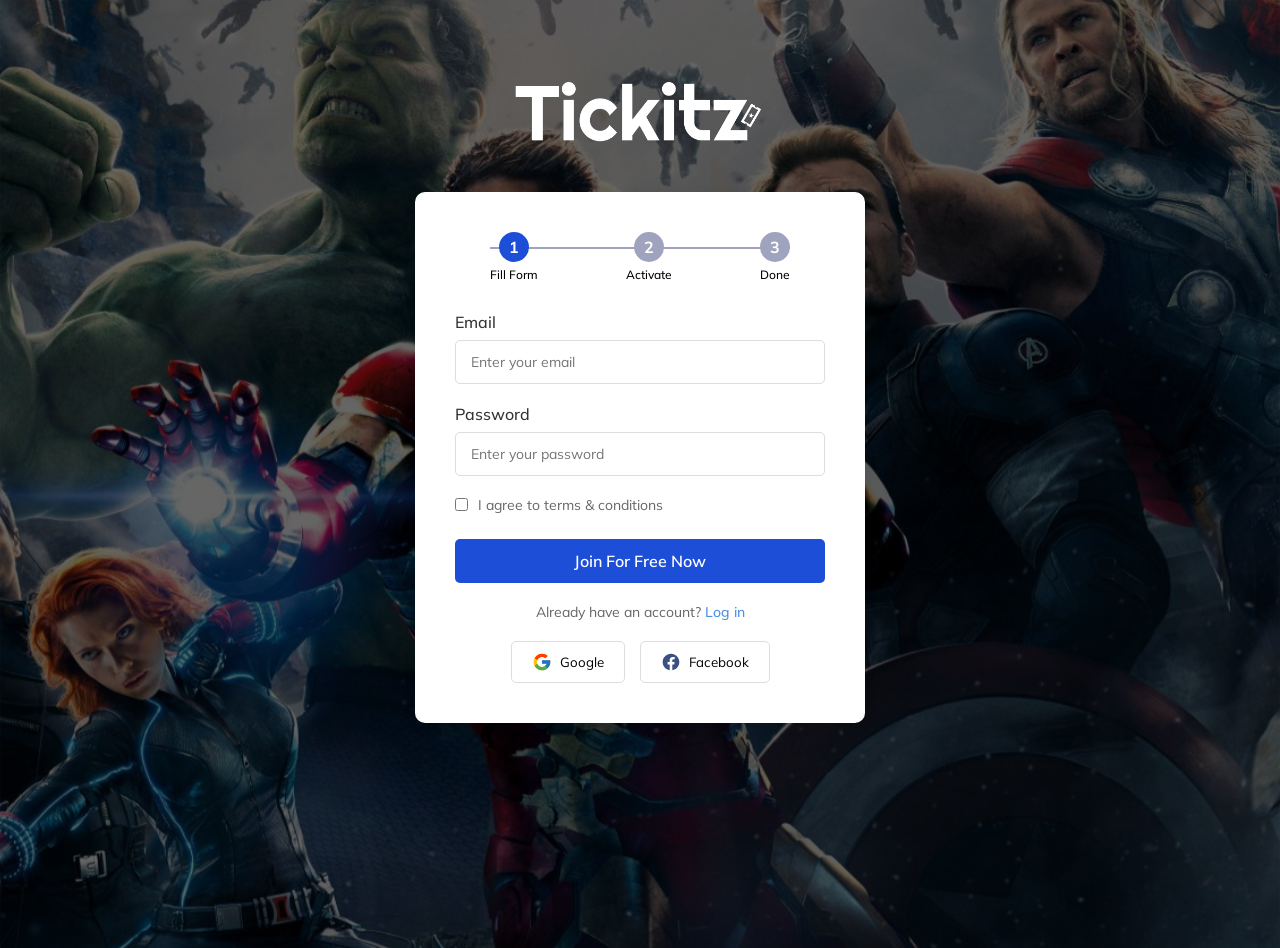
==== index.html @ 15c21598 "feat: tickitz.id" ====
<!DOCTYPE html>
<html lang="en">
<head>
    <meta charset="UTF-8">
    <meta name="viewport" content="width=device-width, initial-scale=1.0">
    <meta name="description" content="Tickitz Register">
    <title>Sign Up</title>
    <link rel="preconnect" href="https://fonts.googleapis.com">
    <link rel="preconnect" href="https://fonts.gstatic.com" crossorigin>
    <link href="https://fonts.googleapis.com/css2?family=Mulish:ital,wght@0,200..1000;1,200..1000&display=swap" rel="stylesheet">
    <link rel="stylesheet" href="./assets/style/register.css">
</head>
<body>
    <div class="merk">
        <img src="./assets/img/tickitz-logo.png" alt="Tickitz">
    </div>

    <main>
    <div class="container">
        <div class="progress">
        <div class="steps-container">
            <div class="step">
                <div class="step-number">1</div>
                <div class="step-text">Fill Form</div>
            </div>
            <div class="step">
                <div class="step-number-empty">2</div>
                <div class="step-text">Activate</div>
            </div>
            <div class="step">
                <div class="step-number-empty">3</div>
                <div class="step-text">Done</div>
            </div>
        </div>
        </div>
        
        <form>
            <div class="form-group">
                <label for="email">Email</label>
                <input type="email" id="email" placeholder="Enter your email">
            </div>
            
            <div class="form-group">
                <label for="password">Password</label>
                <input type="password" id="password" placeholder="Enter your password">
            </div>
            
            <div class="checkbox-group">
                <input type="checkbox" id="terms">
                <label for="terms">I agree to terms & conditions</label>
            </div>
            
            <button type="submit" class="btn-primary">Join For Free Now</button>
            
            <div class="login-link">
                Already have an account? <a href="login.html">Log in</a>
            </div>
            
            <div class="social-login">
                <button type="button" class="social-btn">
                    <img src="./assets/img/flat-color-icons_google.svg" alt="Google">
                    Google
                </button>
                <button type="button" class="social-btn">
                    <img src="./assets/img/bx_bxl-facebook-circle.svg" alt="Facebook">
                    Facebook
                </button>
            </div>
        </form>
    </div>
    </main>
</body>
</html>
---- assets/style/register.css ----
:root {
    --main--color : #1D4ED8;
    --sec--color : #A0A3BD;
    --font : 'Mulish';
}

    * {
            margin: 0;
            padding: 0;
            box-sizing: border-box;
            font-family: var(--font);
        }
        
    body {
            background-image: url(../img/sign-up.svg);
            background-size: cover;
            position: relative;
            min-height: 100vh;
            
        }

        .merk {
            justify-content: center;
            padding: 1rem;
            margin-top: 3rem;
            display: flex;
            justify-content: center;
        }

        .merk img {
            max-width: 20%;
        }

        main {
            display: flex;
            justify-content: center;
            margin-bottom: 2rem;
        }
        
        .container {
            background-color: white;
            border-radius: 10px;
            box-shadow: 0 4px 12px rgba(0, 0, 0, 0.1);
            padding: 40px;
            width: 100%;
            max-width: 450px;
            margin-top: 1rem;
            z-index: 2;
        }

        .progress {
            display: flex;
            justify-content: center;
        }
        
        .steps-container {
            display: flex;
            justify-content: space-between;
            width: 100%;
            max-width: 300px;
            margin-bottom: 30px;
            position: relative;
        }
        
        .steps-container::before {
            content: '';
            position: absolute;
            top: 15px;
            left: 0;
            right: 0;
            height: 2px;
            background-color: var(--sec--color);
            z-index: 1;
        }
        
        .step {
            display: flex;
            flex-direction: column;
            align-items: center;
            z-index: 2;
        }
        
        
        .step-number {
            width: 30px;
            height: 30px;
            border-radius: 50%;
            background-color: var(--main--color);
            color: white;
            display: flex;
            justify-content: center;
            align-items: center;
            margin-bottom: 5px;
            font-weight: bold;
        }

        .step-number-empty {
            width: 30px;
            height: 30px;
            border-radius: 50%;
            background-color: var(--sec--color);
            color: white;
            display: flex;
            justify-content: center;
            align-items: center;
            margin-bottom: 5px;
            font-weight: bold;
        }
        
        .step-text {
            font-size: 12px;
            font-weight: 500;
        }
        
        .form-group {
            margin-bottom: 20px;
        }
        
        .form-group label {
            display: block;
            margin-bottom: 8px;
            color: #333;
            font-weight: 500;
        }
        
        .form-group input {
            width: 100%;
            padding: 12px 15px;
            border: 1px solid #ddd;
            border-radius: 5px;
            font-size: 14px;
            transition: border-color 0.3s;
        }
        
        .form-group input:focus {
            outline: none;
            border-color: #4a90e2;
        }
        
        .checkbox-group {
            display: flex;
            align-items: center;
            margin-bottom: 25px;
        }
        
        .checkbox-group input {
            margin-right: 10px;
        }
        
        .checkbox-group label {
            color: #666;
            font-size: 14px;
        }
        
        .btn-primary {
            width: 100%;
            padding: 12px;
            background-color: var(--main--color);
            color: white;
            border: none;
            border-radius: 5px;
            font-size: 16px;
            font-weight: 600;
            cursor: pointer;
            transition: background-color 0.3s;
        }
        
        .btn-primary:hover {
            background-color: #3a7bc8;
        }
        
        .login-link {
            text-align: center;
            margin: 20px 0;
            color: #666;
            font-size: 14px;
        }
        
        .login-link a {
            color: #4a90e2;
            text-decoration: none;
            font-weight: 500;
        }
        
        .social-login {
            display: flex;
            justify-content: center;
            gap: 15px;
            margin-top: 20px;
        }
        
        .social-btn {
            padding: 10px 20px;
            border: 1px solid #ddd;
            border-radius: 5px;
            background-color: white;
            display: flex;
            align-items: center;
            justify-content: center;
            cursor: pointer;
            transition: background-color 0.3s;
        }
        
        .social-btn:hover {
            background-color: #f9f9f9;
        }
        
        .social-btn img {
            width: 20px;
            margin-right: 8px;
        }
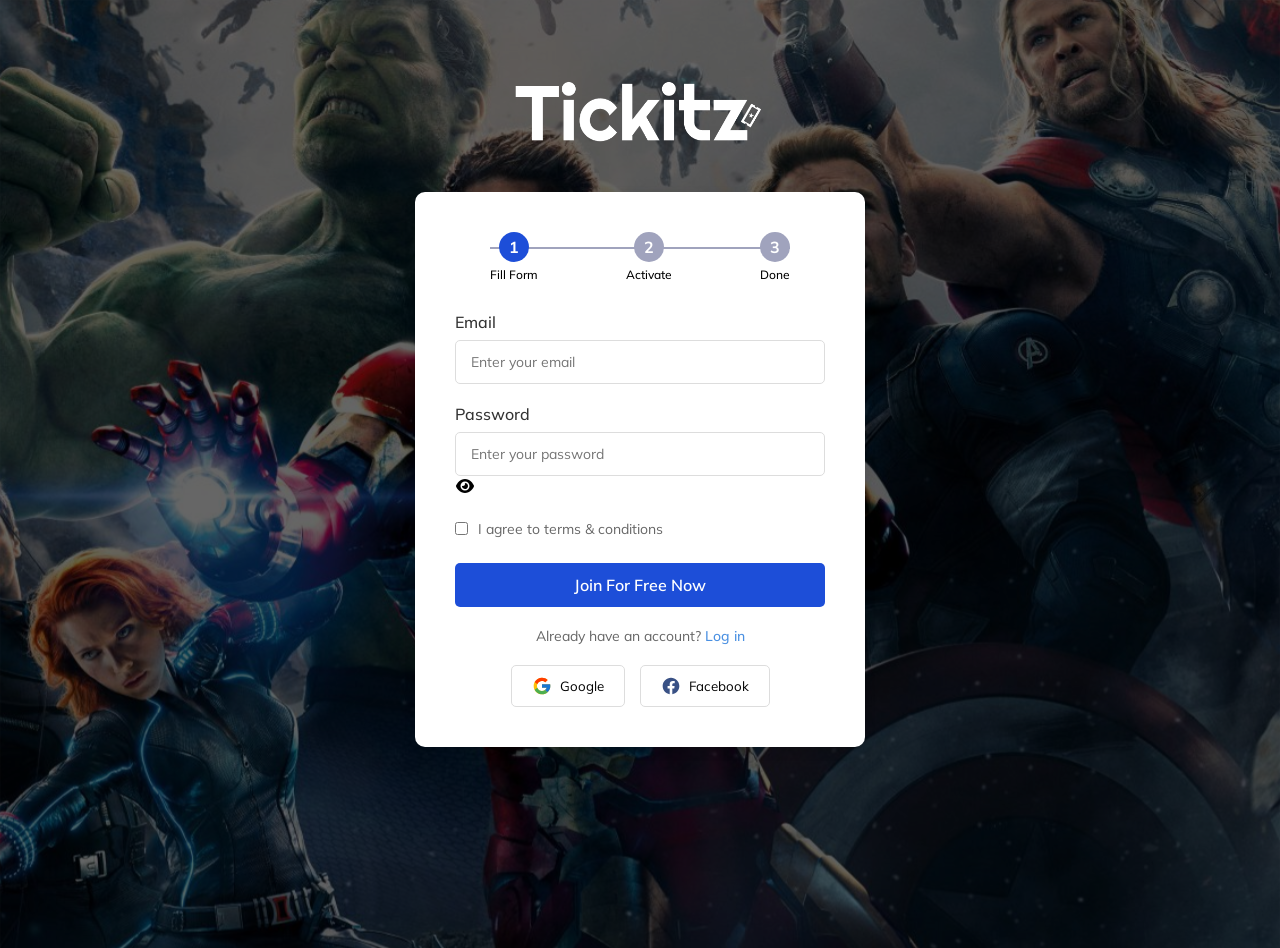
==== commit 571d5871: "feat : add responsive hamburger menu on max-width 768px" ====
--- a/index.html
+++ b/index.html
@@ -9,6 +9,7 @@
     <link rel="preconnect" href="https://fonts.gstatic.com" crossorigin>
     <link href="https://fonts.googleapis.com/css2?family=Mulish:ital,wght@0,200..1000;1,200..1000&display=swap" rel="stylesheet">
     <link rel="stylesheet" href="./assets/style/register.css">
+    <script src="./assets/script/register.js" defer></script>
 </head>
 <body>
     <div class="merk">
@@ -34,15 +35,18 @@
         </div>
         </div>
         
-        <form>
+        <form id="form-register">
             <div class="form-group">
                 <label for="email">Email</label>
-                <input type="email" id="email" placeholder="Enter your email">
+                <input type="email" id="email" name="email" placeholder="Enter your email">
             </div>
             
             <div class="form-group">
                 <label for="password">Password</label>
-                <input type="password" id="password" placeholder="Enter your password">
+                <div class="pwd-input">
+                    <input type="password" id="password" name="password" placeholder="Enter your password">
+                    <img src="./assets/img/eye-solid-full.svg" alt="" width="20px">
+                </div>    
             </div>
             
             <div class="checkbox-group">
@@ -51,7 +55,7 @@
             </div>
             
             <button type="submit" class="btn-primary">Join For Free Now</button>
-            
+        </form>
             <div class="login-link">
                 Already have an account? <a href="login.html">Log in</a>
             </div>
@@ -66,7 +70,7 @@
                     Facebook
                 </button>
             </div>
-        </form>
+        
     </div>
     </main>
 </body>
